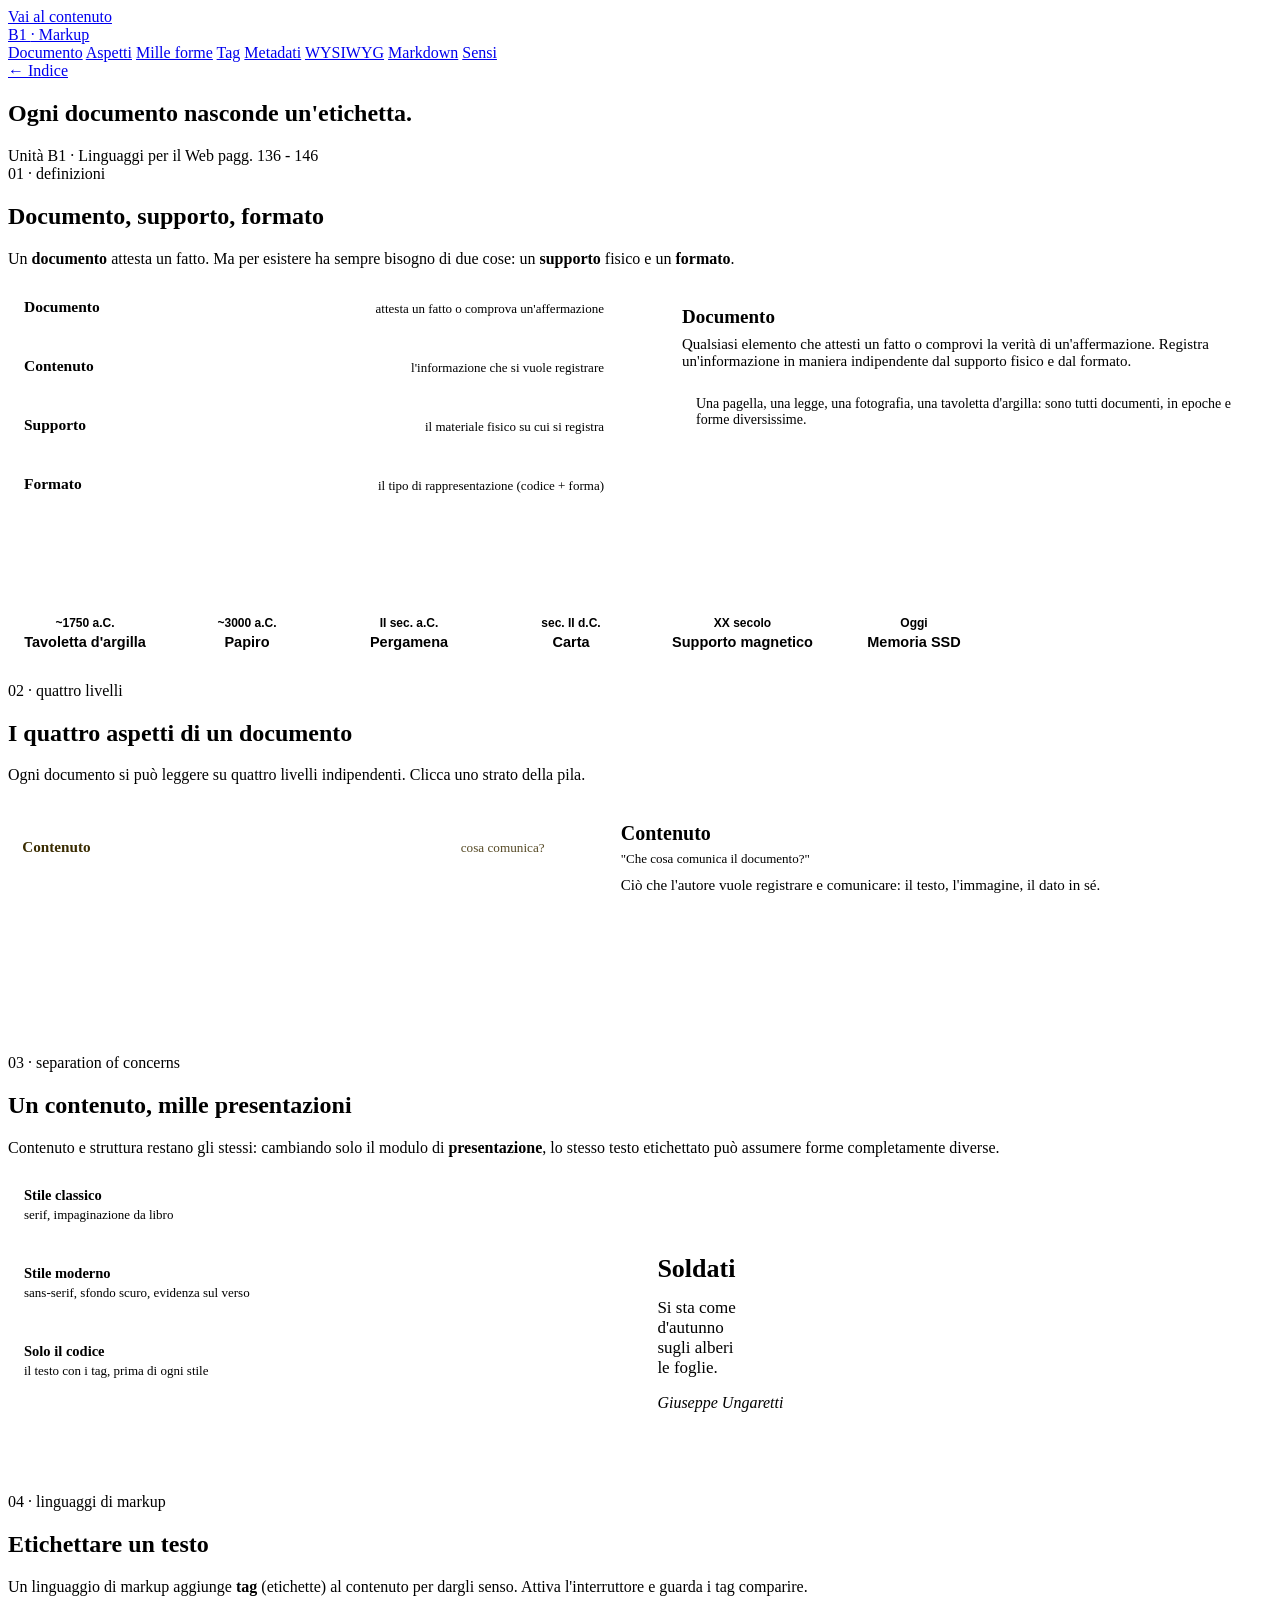
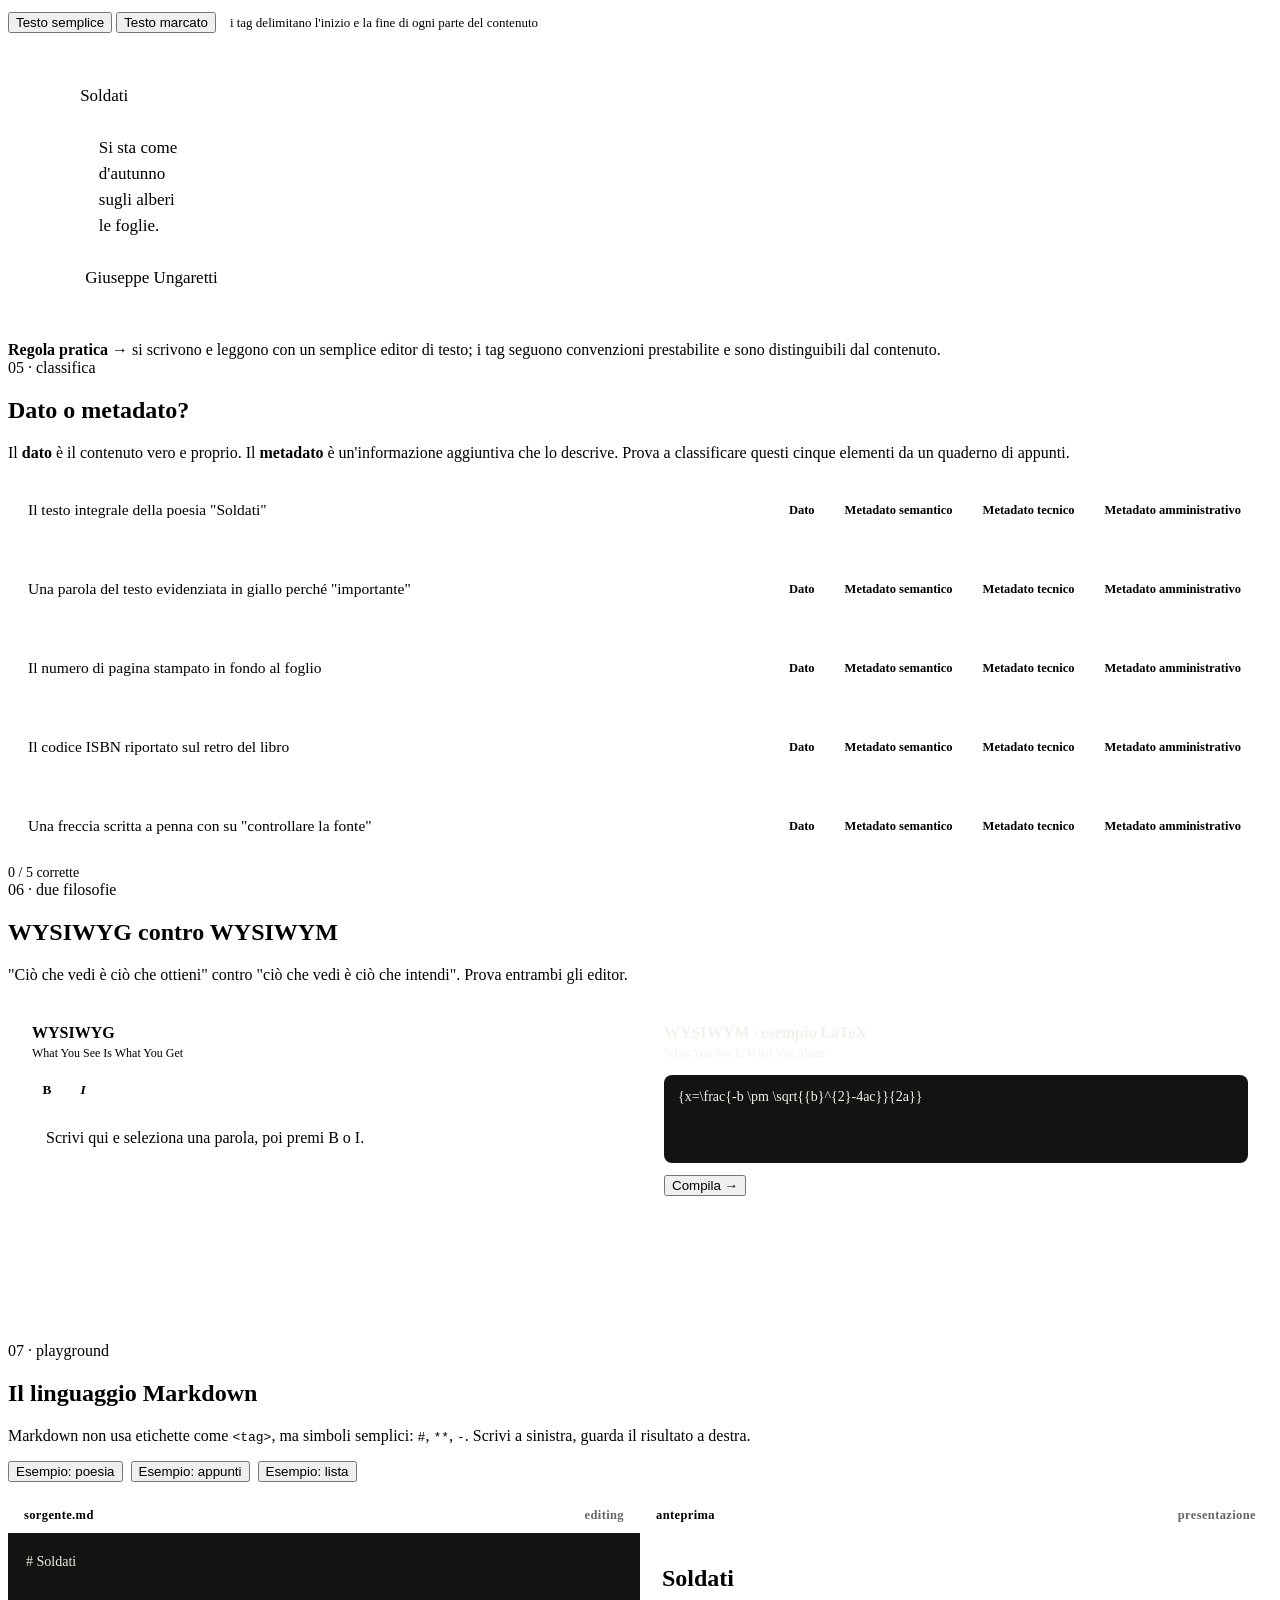
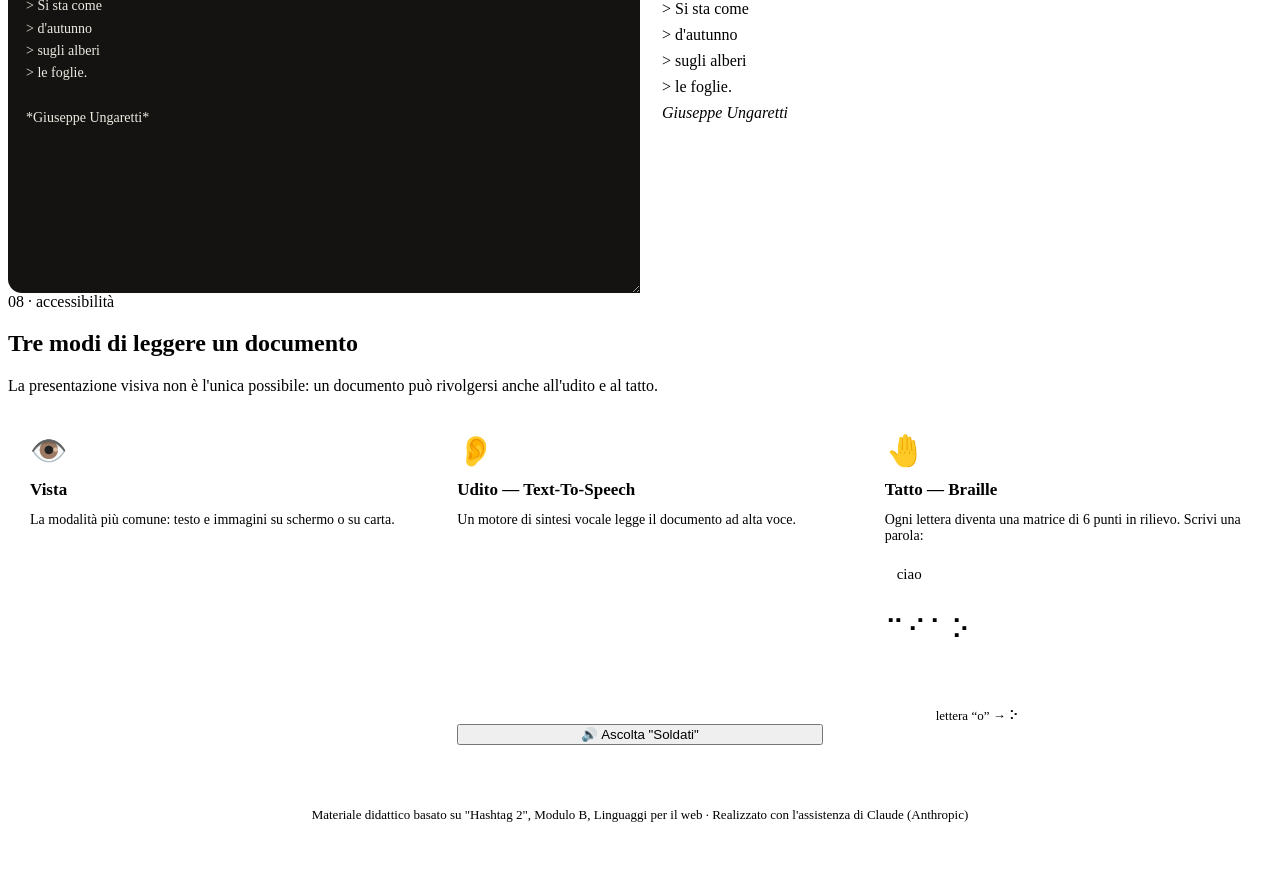
==== 01-documentiMarkup.html @ dbec6a46 "Aggoiunta pagina CSS" ====
<!DOCTYPE html>
<html lang="it">

<head>
  <meta charset="UTF-8">
  <meta name="viewport" content="width=device-width, initial-scale=1">
  <title>Documenti e linguaggi di markup — Unità B1</title>
  <meta name="description" content="Percorso interattivo su documento, formato, markup, metadati e Markdown">
  <link rel="preconnect" href="https://fonts.googleapis.com">
  <link rel="preconnect" href="https://fonts.gstatic.com" crossorigin>
  <link
    href="https://fonts.googleapis.com/css2?family=Space+Grotesk:wght@400;500;600;700&family=Source+Serif+4:opsz,wght@8..60,400;8..60,500;8..60,600&family=JetBrains+Mono:wght@400;500;600;700&display=swap"
    rel="stylesheet">
  <link rel="stylesheet" href="style.css">
  <style>
    /* ===================== SEZIONE 1: documento ===================== */
    .doc-diagram {
      display: grid;
      grid-template-columns: 1fr 1fr;
      gap: 40px;
      align-items: start
    }

    @media (max-width:800px) {
      .doc-diagram {
        grid-template-columns: 1fr
      }
    }

    .doc-nodes {
      display: flex;
      flex-direction: column;
      gap: 12px
    }

    .doc-node {
      text-align: left;
      width: 100%;
      cursor: pointer;
      font-family: var(--sans);
      font-weight: 600;
      font-size: 15.5px;
      border: 1.5px solid var(--line);
      background: #fff;
      border-radius: 10px;
      padding: 14px 16px;
      display: flex;
      align-items: center;
      justify-content: space-between;
      transition: border-color .15s, background .15s;
    }

    .doc-node:hover {
      border-color: var(--ink)
    }

    .doc-node.active {
      border-color: var(--tag);
      background: var(--tag-soft);
      color: var(--tag)
    }

    .doc-node small {
      display: block;
      font-family: var(--serif);
      font-weight: 400;
      color: var(--ink-soft);
      font-size: 13px;
      margin-top: 3px
    }

    .doc-node.active small {
      color: var(--tag)
    }

    .doc-detail {
      border: 1px dashed var(--line);
      border-radius: 12px;
      padding: 22px;
      min-height: 230px;
      background: #fff;
    }

    .doc-detail h4 {
      margin: 0 0 8px;
      font-size: 19px
    }

    .doc-detail p {
      margin: 0 0 10px;
      color: var(--ink-soft);
      font-size: 15px
    }

    .doc-detail .example {
      margin-top: 14px;
      padding: 12px 14px;
      background: var(--paper);
      border-radius: 8px;
      font-size: 14px;
      border: 1px solid var(--line);
    }

    .timeline {
      display: flex;
      gap: 12px;
      overflow-x: auto;
      padding: 6px 2px 14px;
      margin-top: 38px
    }

    .timeline::-webkit-scrollbar {
      height: 6px
    }

    .timeline::-webkit-scrollbar-thumb {
      background: var(--line);
      border-radius: 6px
    }

    .tl-card {
      min-width: 150px;
      flex: 0 0 auto;
      border: 1px solid var(--line);
      border-radius: 10px;
      padding: 14px;
      background: #fff;
      cursor: pointer;
      transition: transform .15s, border-color .15s;
    }

    .tl-card:hover {
      transform: translateY(-3px);
      border-color: var(--tag)
    }

    .tl-card .yr {
      font-family: var(--mono);
      font-size: 12px;
      color: var(--tag);
      font-weight: 700
    }

    .tl-card .nm {
      font-family: var(--sans);
      font-weight: 600;
      font-size: 14.5px;
      margin: 4px 0
    }

    .tl-fact {
      margin-top: 12px;
      padding: 14px 16px;
      border-radius: 8px;
      background: var(--amber-soft);
      font-size: 14.5px;
      display: none;
    }

    .tl-fact.show {
      display: block
    }

    /* ===================== SEZIONE 2: aspetti (cylinder) ===================== */
    .aspects-wrap {
      display: grid;
      grid-template-columns: .9fr 1.1fr;
      gap: 40px;
      align-items: center
    }

    @media (max-width:800px) {
      .aspects-wrap {
        grid-template-columns: 1fr
      }
    }

    .stack {
      display: flex;
      flex-direction: column-reverse;
      gap: 4px
    }

    .layer {
      border: none;
      width: 100%;
      text-align: left;
      cursor: pointer;
      border-radius: 8px;
      padding: 16px 18px;
      font-family: var(--sans);
      font-weight: 600;
      font-size: 15px;
      color: #fff;
      display: flex;
      justify-content: space-between;
      align-items: center;
      transition: filter .15s, transform .15s;
      opacity: .55;
    }

    .layer:hover {
      filter: brightness(1.08)
    }

    .layer.active {
      opacity: 1;
      transform: scale(1.015)
    }

    .layer span.q {
      font-family: var(--serif);
      font-weight: 400;
      font-size: 13px;
      opacity: .85
    }

    .layer[data-l="contenuto"] {
      background: var(--amber);
      color: #3a2c00
    }

    .layer[data-l="struttura"] {
      background: var(--brick)
    }

    .layer[data-l="presentazione"] {
      background: var(--blue)
    }

    .layer[data-l="comportamento"] {
      background: var(--tag)
    }

    .aspect-detail {
      border: 1px solid var(--line);
      border-radius: 12px;
      padding: 22px;
      background: #fff;
      min-height: 210px
    }

    .aspect-detail h4 {
      margin: 0 0 6px;
      font-size: 20px
    }

    .aspect-detail .q-big {
      font-family: var(--mono);
      font-size: 13px;
      color: var(--ink-soft);
      margin-bottom: 10px
    }

    .aspect-detail p {
      color: var(--ink-soft);
      font-size: 15px;
      margin: 0
    }

    /* ===================== SEZIONE 3: una forma, mille presentazioni ===================== */
    .stage {
      display: grid;
      grid-template-columns: .95fr 1.05fr;
      gap: 40px
    }

    @media (max-width:800px) {
      .stage {
        grid-template-columns: 1fr
      }
    }

    .stage-controls {
      display: flex;
      flex-direction: column;
      gap: 14px
    }

    .style-btn {
      text-align: left;
      border: 1.5px solid var(--line);
      background: #fff;
      border-radius: 10px;
      padding: 14px 16px;
      cursor: pointer;
      font-family: var(--sans);
      font-weight: 600;
      font-size: 14.5px;
    }

    .style-btn small {
      display: block;
      font-family: var(--serif);
      font-weight: 400;
      color: var(--ink-soft);
      margin-top: 3px;
      font-size: 13px
    }

    .style-btn.active {
      border-color: var(--blue);
      background: var(--blue-soft);
      color: var(--blue)
    }

    .style-btn.active small {
      color: var(--blue)
    }

    .poem-frame {
      border: 1px solid var(--line);
      border-radius: 14px;
      padding: 30px 28px;
      background: #fff;
      min-height: 260px;
      display: flex;
      flex-direction: column;
      justify-content: center;
      transition: background .25s, color .25s;
    }

    .poem-frame .ttl {
      font-weight: 700;
      margin-bottom: 14px
    }

    .poem-frame .vs {
      margin: 0
    }

    .poem-frame .aut {
      margin-top: 16px;
      font-style: italic
    }

    /* stile classico */
    .pf-classico {
      font-family: var(--serif)
    }

    .pf-classico .ttl {
      font-size: 26px
    }

    .pf-classico .vs {
      font-size: 17px
    }

    /* stile moderno */
    .pf-moderno {
      font-family: var(--sans);
      background: var(--ink) !important;
      color: #F4F1EA
    }

    .pf-moderno .ttl {
      font-size: 15px;
      letter-spacing: .14em;
      color: var(--amber)
    }

    .pf-moderno .vs {
      font-size: 22px;
      font-weight: 500;
      line-height: 1.5
    }

    .pf-moderno .aut {
      color: #b9b3a4;
      font-style: normal;
      font-size: 13px
    }

    /* stile marcato (codice) */
    .pf-codice {
      font-family: var(--mono);
      font-size: 14px;
      background: var(--tag-soft) !important;
      color: var(--ink)
    }

    .pf-codice .tagname {
      color: var(--tag);
      font-weight: 700
    }

    /* ===================== SEZIONE 4: markup ===================== */
    .markup-lab {
      display: grid;
      grid-template-columns: 1fr;
      gap: 22px
    }

    .markup-toolbar {
      display: flex;
      align-items: center;
      gap: 14px;
      flex-wrap: wrap
    }

    .poemtext {
      border: 1px solid var(--line);
      border-radius: 14px;
      padding: 28px 30px;
      background: #fff;
      font-size: 17px
    }

    .poemtext .line {
      padding: 3px 0;
      position: relative
    }

    .poemtext .tagpair {
      color: var(--tag);
      font-family: var(--mono);
      font-size: 13px;
      opacity: 0;
      transition: opacity .2s
    }

    .markup-lab.tagged .poemtext .tagpair {
      opacity: 1
    }

    .poemtext .line-content {
      display: inline
    }

    .hint {
      font-size: 13px;
      color: var(--ink-soft);
      font-family: var(--sans)
    }

    /* ===================== SEZIONE 5: dati/metadati sort ===================== */
    .sort-grid {
      display: grid;
      grid-template-columns: 1fr;
      gap: 14px
    }

    .sort-card {
      border: 1px solid var(--line);
      border-radius: 12px;
      padding: 18px 20px;
      background: #fff;
      display: grid;
      grid-template-columns: 1fr auto;
      gap: 16px;
      align-items: center;
    }

    @media (max-width:680px) {
      .sort-card {
        grid-template-columns: 1fr
      }
    }

    .sort-card .txt {
      font-size: 15.5px
    }

    .sort-card .opts {
      display: flex;
      gap: 8px;
      flex-wrap: wrap
    }

    .opt-btn {
      font-family: var(--sans);
      font-size: 12.5px;
      font-weight: 600;
      border: 1px solid var(--line);
      background: var(--paper);
      padding: 7px 11px;
      border-radius: 8px;
      cursor: pointer;
      color: var(--ink-soft);
    }

    .opt-btn:hover {
      border-color: var(--ink);
      color: var(--ink)
    }

    .sort-card .fb {
      grid-column: 1/-1;
      font-size: 13.5px;
      padding: 10px 12px;
      border-radius: 8px;
      display: none;
      font-family: var(--sans)
    }

    .sort-card .fb.show {
      display: block
    }

    .fb.correct {
      background: var(--tag-soft);
      color: var(--tag)
    }

    .fb.wrong {
      background: var(--brick-soft);
      color: var(--brick)
    }

    .score-line {
      font-family: var(--sans);
      font-size: 14px;
      color: var(--ink-soft);
      margin-top: 6px
    }

    /* ===================== SEZIONE 6: wysiwyg/wysiwym ===================== */
    .compare {
      display: grid;
      grid-template-columns: 1fr 1fr;
      gap: 0;
      border: 1px solid var(--line);
      border-radius: 14px;
      overflow: hidden
    }

    @media (max-width:760px) {
      .compare {
        grid-template-columns: 1fr
      }
    }

    .cmp-col {
      padding: 24px
    }

    .cmp-col.a {
      background: #fff
    }

    .cmp-col.b {
      background: var(--ink);
      color: #F4F1EA
    }

    .cmp-col h4 {
      font-family: var(--sans);
      margin: 0 0 4px;
      font-size: 16px
    }

    .cmp-col .tagline {
      font-family: var(--mono);
      font-size: 12px;
      color: var(--tag);
      margin-bottom: 14px
    }

    .cmp-col.b .tagline {
      color: var(--amber)
    }

    .wysiwyg-box {
      border: 1px solid var(--line);
      border-radius: 8px;
      padding: 14px;
      min-height: 110px;
      background: var(--paper)
    }

    .wysiwyg-toolbar {
      display: flex;
      gap: 6px;
      margin-bottom: 10px
    }

    .wysiwyg-toolbar button {
      width: 30px;
      height: 30px;
      border: 1px solid var(--line);
      background: #fff;
      border-radius: 6px;
      cursor: pointer;
      font-family: var(--sans);
      font-weight: 700
    }

    .latex-src {
      font-family: var(--mono);
      font-size: 14px;
      background: #141311;
      border-radius: 8px;
      padding: 14px;
      color: #F4F1EA;
      min-height: 60px;
    }

    .latex-out {
      margin-top: 14px;
      background: #fff;
      color: var(--ink);
      border-radius: 8px;
      padding: 22px;
      text-align: center;
      font-size: 22px;
      min-height: 64px;
      display: flex;
      align-items: center;
      justify-content: center;
      opacity: 0;
      transition: opacity .3s;
    }

    .latex-out.show {
      opacity: 1
    }

    .frac {
      display: inline-flex;
      flex-direction: column;
      vertical-align: middle;
      text-align: center;
      margin: 0 4px
    }

    .frac .num {
      border-bottom: 1.5px solid var(--ink);
      padding: 0 6px 2px
    }

    .frac .den {
      padding: 2px 6px 0
    }

    /* ===================== SEZIONE 7: markdown playground ===================== */
    .md-lab {
      display: grid;
      grid-template-columns: 1fr 1fr;
      gap: 0;
      border: 1px solid var(--line);
      border-radius: 14px;
      overflow: hidden
    }

    @media (max-width:800px) {
      .md-lab {
        grid-template-columns: 1fr
      }
    }

    .md-pane {
      display: flex;
      flex-direction: column
    }

    .md-pane-head {
      font-family: var(--sans);
      font-size: 12.5px;
      font-weight: 700;
      letter-spacing: .03em;
      padding: 10px 16px;
      border-bottom: 1px solid var(--line);
      background: var(--paper-2);
      color: var(--ink-soft);
      display: flex;
      justify-content: space-between;
      align-items: center;
    }

    #mdInput {
      border: none;
      resize: vertical;
      padding: 18px;
      font-family: var(--mono);
      font-size: 14px;
      line-height: 1.6;
      min-height: 320px;
      flex: 1;
      background: #141311;
      color: #EDEAE1;
      outline: none;
    }

    #mdOutput {
      padding: 20px 22px;
      overflow: auto;
      min-height: 320px;
      background: #fff
    }

    #mdOutput h1,
    #mdOutput h2,
    #mdOutput h3 {
      font-family: var(--sans);
      margin: .5em 0 .3em
    }

    #mdOutput p {
      margin: .5em 0
    }

    #mdOutput code {
      background: var(--tag-soft);
      color: var(--tag);
      padding: 1px 5px;
      border-radius: 4px;
      font-size: .9em
    }

    #mdOutput blockquote {
      border-left: 3px solid var(--amber);
      margin: .6em 0;
      padding: 2px 14px;
      color: var(--ink-soft);
      background: var(--amber-soft)
    }

    #mdOutput ul {
      padding-left: 22px
    }

    #mdOutput hr {
      border: none;
      border-top: 1px solid var(--line);
      margin: 1em 0
    }

    .md-presets {
      display: flex;
      gap: 8px;
      flex-wrap: wrap;
      margin-bottom: 16px
    }

    /* ===================== SEZIONE 8: sensi ===================== */
    .senses {
      display: grid;
      grid-template-columns: repeat(3, 1fr);
      gap: 18px
    }

    @media (max-width:800px) {
      .senses {
        grid-template-columns: 1fr
      }
    }

    .sense-card {
      border: 1px solid var(--line);
      border-radius: 14px;
      padding: 22px;
      background: #fff;
      display: flex;
      flex-direction: column;
      gap: 12px
    }

    .sense-card .icon {
      font-size: 30px
    }

    .sense-card h4 {
      margin: 0;
      font-family: var(--sans);
      font-size: 17px
    }

    .sense-card p {
      margin: 0;
      color: var(--ink-soft);
      font-size: 14px;
      flex: 1
    }

    #brailleInput {
      width: 100%;
      padding: 10px 12px;
      border: 1px solid var(--line);
      border-radius: 8px;
      font-family: var(--mono);
      font-size: 15px
    }

    .braille-out {
      font-size: 26px;
      letter-spacing: 3px;
      padding: 10px 0;
      min-height: 40px;
      word-break: break-all
    }

    .dotgrid {
      display: inline-grid;
      grid-template-columns: repeat(2, 16px);
      grid-template-rows: repeat(3, 16px);
      gap: 5px;
      vertical-align: middle
    }

    .dotgrid i {
      width: 16px;
      height: 16px;
      border-radius: 50%;
      border: 1.5px solid var(--ink-soft);
      display: block
    }

    .dotgrid i.on {
      background: var(--tag);
      border-color: var(--tag)
    }

    .braille-letterbox {
      display: flex;
      align-items: center;
      gap: 14px;
      margin-top: 10px;
      font-family: var(--sans);
      font-size: 13px;
      color: var(--ink-soft)
    }

    /* ===================== QUIZ ===================== */
    .quiz-card {
      border: 1px solid var(--line);
      border-radius: 12px;
      padding: 20px 22px;
      background: #fff;
      margin-bottom: 14px
    }

    .quiz-q {
      font-family: var(--sans);
      font-weight: 600;
      font-size: 15.5px;
      margin-bottom: 12px
    }

    .quiz-opts {
      display: flex;
      flex-direction: column;
      gap: 8px
    }

    .quiz-opt {
      text-align: left;
      border: 1px solid var(--line);
      background: var(--paper);
      border-radius: 8px;
      padding: 10px 14px;
      cursor: pointer;
      font-family: var(--serif);
      font-size: 15px;
    }

    .quiz-opt.correct {
      border-color: var(--tag);
      background: var(--tag-soft);
      color: var(--tag)
    }

    .quiz-opt.wrong {
      border-color: var(--brick);
      background: var(--brick-soft);
      color: var(--brick)
    }

    .quiz-opt[disabled] {
      cursor: default
    }

    .quiz-result {
      font-family: var(--sans);
      font-weight: 600;
      text-align: center;
      padding: 20px;
      font-size: 17px
    }

    footer {
      padding: 40px 20px 60px;
      text-align: center;
      font-family: var(--sans);
      font-size: 13px;
      color: var(--ink-soft)
    }

    footer a {
      color: var(--ink-soft)
    }

    .two-col-note {
      display: grid;
      grid-template-columns: 1fr 1fr;
      gap: 16px;
      margin-top: 20px
    }

    @media (max-width:700px) {
      .two-col-note {
        grid-template-columns: 1fr
      }
    }
  </style>
</head>

<body>
  <a href="#main" class="skip-link">Vai al contenuto</a>

  <header class="top">
    <div class="top-inner">
      <a class="brand" href="#top"> <span class="brk">B1 </span> · Markup</a>
      <nav class="pillnav" id="pillnav" aria-label="Sezioni">
        <a href="#documento">Documento</a>
        <a href="#aspetti">Aspetti</a>
        <a href="#forme">Mille forme</a>
        <a href="#tag">Tag</a>
        <a href="#metadati">Metadati</a>
        <a href="#wysiwyg">WYSIWYG</a>
        <a href="#markdown">Markdown</a>
        <a href="#sensi">Sensi</a>
      </nav>
      <a class="home" href="index.html">← Indice</a>
    </div>
  </header>

  <main id="main">

    <!-- HERO -->
    <section class="hero" id="top">
      <div class="hero-grid">
        <div>
          <h1>Ogni documento nasconde <span class="accent">un'etichetta</span>.</h1>
          <div class="meta">
            <span>Unità B1 · Linguaggi per il Web</span>
            <span>pagg. 136 - 146</span>
          </div>
        </div>
    </section>

    <!-- 1. DOCUMENTO -->
    <section id="documento">
      <div class="section-head">
        <div class="kicker">01 · definizioni</div>
        <h2>Documento, supporto, formato</h2>
        <p class="lead">Un <strong>documento</strong> attesta un fatto. Ma per esistere ha sempre bisogno di due cose:
          un <strong>supporto</strong> fisico e un <strong>formato</strong>. </p>
      </div>

      <div class="doc-diagram">
        <div class="doc-nodes" role="tablist" aria-label="Elementi del documento">
          <button class="doc-node active" data-doc="documento" role="tab" aria-selected="true">Documento
            <small>attesta un fatto o comprova un'affermazione</small></button>
          <button class="doc-node" data-doc="contenuto" role="tab" aria-selected="false">Contenuto
            <small>l'informazione che si vuole registrare</small></button>
          <button class="doc-node" data-doc="supporto" role="tab" aria-selected="false">Supporto
            <small>il materiale fisico su cui si registra</small></button>
          <button class="doc-node" data-doc="formato" role="tab" aria-selected="false">Formato
            <small>il tipo di rappresentazione (codice + forma)</small></button>
        </div>
        <div class="doc-detail" id="docDetail" aria-live="polite">
          <!-- riempito via JS -->
        </div>
      </div>

      <div class="timeline" id="timeline" aria-label="Storia dei supporti documentali"></div>
      <div class="tl-fact" id="tlFact"></div>
    </section>

    <!-- 2. ASPETTI -->
    <section id="aspetti">
      <div class="section-head">
        <div class="kicker">02 · quattro livelli</div>
        <h2>I quattro aspetti di un documento</h2>
        <p class="lead">Ogni documento si può leggere su quattro livelli indipendenti. Clicca uno strato della pila.</p>
      </div>
      <div class="aspects-wrap">
        <div class="stack" role="tablist" aria-label="Aspetti del documento">
          <button class="layer" data-l="comportamento" role="tab">Comportamento <span class="q">come
              reagisce?</span></button>
          <button class="layer" data-l="presentazione" role="tab">Presentazione <span class="q">come si
              mostra?</span></button>
          <button class="layer" data-l="struttura" role="tab">Struttura <span class="q">che senso hanno le
              parti?</span></button>
          <button class="layer active" data-l="contenuto" role="tab">Contenuto <span class="q">cosa
              comunica?</span></button>
        </div>
        <div class="aspect-detail" id="aspectDetail" aria-live="polite"></div>
      </div>
    </section>

    <!-- 3. UNA FORMA, MILLE PRESENTAZIONI -->
    <section id="forme">
      <div class="section-head">
        <div class="kicker">03 · separation of concerns</div>
        <h2>Un contenuto, mille presentazioni</h2>
        <p class="lead">Contenuto e struttura restano gli stessi: cambiando solo il modulo di
          <strong>presentazione</strong>, lo stesso testo etichettato può assumere forme completamente diverse.
        </p>
      </div>
      <div class="stage">
        <div class="stage-controls">
          <button class="style-btn active" data-style="classico">Stile classico<small>serif, impaginazione da
              libro</small></button>
          <button class="style-btn" data-style="moderno">Stile moderno<small>sans-serif, sfondo scuro, evidenza sul
              verso</small></button>
          <button class="style-btn" data-style="codice">Solo il codice<small>il testo con i tag, prima di ogni
              stile</small></button>
        </div>
        <div class="poem-frame pf-classico" id="poemFrame">
          <div class="ttl">Soldati</div>
          <p class="vs">Si sta come<br>d'autunno<br>sugli alberi<br>le foglie.</p>
          <div class="aut">Giuseppe Ungaretti</div>
        </div>
      </div>
    </section>

    <!-- 4. TAG -->
    <section id="tag">
      <div class="section-head">
        <div class="kicker">04 · linguaggi di markup</div>
        <h2>Etichettare un testo</h2>
        <p class="lead">Un linguaggio di markup aggiunge <strong>tag</strong> (etichette) al contenuto per dargli senso.
          Attiva l'interruttore e guarda i tag comparire.</p>
      </div>
      <div class="markup-lab" id="markupLab">
        <div class="markup-toolbar">
          <div class="pill-toggle">
            <button id="btnPlain" class="active">Testo semplice</button>
            <button id="btnTagged">Testo marcato</button>
          </div>
          <span class="hint">i tag delimitano l'inizio e la fine di ogni parte del contenuto</span>
        </div>
        <div class="poemtext">
          <div class="line"><span class="tagpair">&lt;titolo&gt;</span><span class="line-content">Soldati</span><span
              class="tagpair">&lt;/titolo&gt;</span></div>
          <div class="line"><span class="tagpair">&lt;testo&gt;</span></div>
          <div class="line" style="padding-left:18px"><span class="tagpair">&lt;verso&gt;</span><span
              class="line-content">Si sta come</span><span class="tagpair">&lt;/verso&gt;</span></div>
          <div class="line" style="padding-left:18px"><span class="tagpair">&lt;verso&gt;</span><span
              class="line-content">d'autunno</span><span class="tagpair">&lt;/verso&gt;</span></div>
          <div class="line" style="padding-left:18px"><span class="tagpair">&lt;verso&gt;</span><span
              class="line-content">sugli alberi</span><span class="tagpair">&lt;/verso&gt;</span></div>
          <div class="line" style="padding-left:18px"><span class="tagpair">&lt;verso&gt;</span><span
              class="line-content">le foglie.</span><span class="tagpair">&lt;/verso&gt;</span></div>
          <div class="line"><span class="tagpair">&lt;/testo&gt;</span></div>
          <div class="line"><span class="tagpair">&lt;autore&gt;</span><span class="line-content">Giuseppe
              Ungaretti</span><span class="tagpair">&lt;/autore&gt;</span></div>
        </div>
      </div>
      <div class="note-callout" style="margin-top:22px">
        <strong>Regola pratica →</strong> si scrivono e leggono con un semplice editor di testo; i tag seguono
        convenzioni prestabilite e sono distinguibili dal contenuto.
      </div>
    </section>

    <!-- 5. DATI E METADATI -->
    <section id="metadati">
      <div class="section-head">
        <div class="kicker">05 · classifica</div>
        <h2>Dato o metadato?</h2>
        <p class="lead">Il <strong>dato</strong> è il contenuto vero e proprio. Il <strong>metadato</strong> è
          un'informazione aggiuntiva che lo descrive. Prova a classificare questi cinque elementi da un quaderno di
          appunti.</p>
      </div>
      <div class="sort-grid" id="sortGrid"></div>
      <div class="score-line" id="scoreLine">0 / 5 corrette</div>
    </section>

    <!-- 6. WYSIWYG vs WYSIWYM -->
    <section id="wysiwyg">
      <div class="section-head">
        <div class="kicker">06 · due filosofie</div>
        <h2>WYSIWYG contro WYSIWYM</h2>
        <p class="lead">"Ciò che vedi è ciò che ottieni" contro "ciò che vedi è ciò che intendi". Prova entrambi gli
          editor.</p>
      </div>
      <div class="compare">
        <div class="cmp-col a">
          <h4>WYSIWYG</h4>
          <div class="tagline">What You See Is What You Get</div>
          <div class="wysiwyg-toolbar">
            <button id="wgBold"><b>B</b></button>
            <button id="wgItalic"><i>I</i></button>
          </div>
          <div class="wysiwyg-box" id="wgBox" contenteditable="true">Scrivi qui e seleziona una parola, poi premi B o I.
          </div>
        </div>
        <div class="cmp-col b">
          <h4>WYSIWYM · esempio LaTeX</h4>
          <div class="tagline">What You See Is What You Mean</div>
          <div class="latex-src">{x=\frac&#123;-b \pm
            \sqrt&#123;&#123;b&#125;^&#123;2&#125;-4ac&#125;&#125;&#123;2a&#125;}</div>
          <div style="margin-top:12px"><button class="btn small" id="btnCompile">Compila →</button></div>
          <div class="latex-out" id="latexOut">
            x = −b ± <span class="frac"><span class="num">√(b²−4ac)</span></span> ⁄ 2a
          </div>
        </div>
      </div>
    </section>

    <!-- 7. MARKDOWN -->
    <section id="markdown">
      <div class="section-head">
        <div class="kicker">07 · playground</div>
        <h2>Il linguaggio Markdown</h2>
        <p class="lead">Markdown non usa etichette come <code>&lt;tag&gt;</code>, ma simboli semplici: <code>#</code>,
          <code>**</code>, <code>-</code>. Scrivi a sinistra, guarda il risultato a destra.
        </p>
      </div>
      <div class="md-presets">
        <button class="btn small ghost" data-preset="poesia">Esempio: poesia</button>
        <button class="btn small ghost" data-preset="appunti">Esempio: appunti</button>
        <button class="btn small ghost" data-preset="lista">Esempio: lista</button>
      </div>
      <div class="md-lab">
        <div class="md-pane">
          <div class="md-pane-head"><span>sorgente.md</span><span class="mono" style="opacity:.6">editing</span></div>
          <textarea id="mdInput" spellcheck="false"></textarea>
        </div>
        <div class="md-pane">
          <div class="md-pane-head"><span>anteprima</span><span class="mono" style="opacity:.6">presentazione</span>
          </div>
          <div id="mdOutput"></div>
        </div>
      </div>
    </section>

    <!-- 8. SENSI -->
    <section id="sensi">
      <div class="section-head">
        <div class="kicker">08 · accessibilità</div>
        <h2>Tre modi di leggere un documento</h2>
        <p class="lead">La presentazione visiva non è l'unica possibile: un documento può rivolgersi anche all'udito e
          al tatto.</p>
      </div>
      <div class="senses">
        <div class="sense-card">
          <div class="icon">👁️</div>
          <h4>Vista</h4>
          <p>La modalità più comune: testo e immagini su schermo o su carta.</p>
        </div>
        <div class="sense-card">
          <div class="icon">👂</div>
          <h4>Udito — Text‑To‑Speech</h4>
          <p>Un motore di sintesi vocale legge il documento ad alta voce.</p>
          <button class="btn small" id="btnSpeak">🔊 Ascolta "Soldati"</button>
        </div>
        <div class="sense-card">
          <div class="icon">🤚</div>
          <h4>Tatto — Braille</h4>
          <p>Ogni lettera diventa una matrice di 6 punti in rilievo. Scrivi una parola:</p>
          <input id="brailleInput" type="text" maxlength="14" placeholder="es. ciao" value="ciao">
          <div class="braille-out" id="brailleOut" aria-hidden="true"></div>
          <div class="braille-letterbox">
            <div class="dotgrid" id="dotgrid"></div>
            <span id="dotLetterLabel">ultima lettera</span>
          </div>
        </div>
      </div>
    </section>

  </main>

  <footer>
    Materiale didattico basato su "Hashtag 2", Modulo B, Linguaggi per il web · Realizzato con l'assistenza di Claude
    (Anthropic)
  </footer>

  <script src="site.js"></script>

  <script>

    /* ============ SEZIONE 1: DOCUMENTO ============ */
    (function () {
      const data = {
        documento: {
          title: 'Documento',
          body: "Qualsiasi elemento che attesti un fatto o comprovi la verità di un'affermazione. Registra un'informazione in maniera indipendente dal supporto fisico e dal formato.",
          example: 'Una pagella, una legge, una fotografia, una tavoletta d\'argilla: sono tutti documenti, in epoche e forme diversissime.'
        },
        contenuto: {
          title: 'Contenuto',
          body: "L'informazione che il documento porta con sé: testo, immagine, suono. È indipendente da come viene registrata.",
          example: "Il voto \"7\" in una pagella è contenuto, qualunque sia il modo in cui viene scritto."
        },
        supporto: {
          title: 'Supporto',
          body: "Il materiale fisico, possibilmente durevole, sul quale si registra l'informazione: può essere estratta in un secondo momento.",
          example: "Pietra, argilla, papiro, carta, un disco magnetico, una memoria SSD."
        },
        formato: {
          title: 'Formato',
          body: "L'insieme di meta‑informazioni utili a comprendere il significato del documento: riguarda sia il codice simbolico sia lo stile/forma.",
          example: "Lo stesso anno può essere scritto \"1754\" (decimale) o \"MDCCLIV\" (romano): cambia il formato, non il contenuto."
        }
      };
      const nodes = document.querySelectorAll('.doc-node');
      const detail = document.getElementById('docDetail');
      function render(key) {
        const d = data[key];
        detail.innerHTML = `<h4>${d.title}</h4><p>${d.body}</p><div class="example">${d.example}</div>`;
      }
      nodes.forEach(n => {
        n.addEventListener('click', () => {
          nodes.forEach(x => { x.classList.remove('active'); x.setAttribute('aria-selected', 'false') });
          n.classList.add('active'); n.setAttribute('aria-selected', 'true');
          render(n.dataset.doc);
        });
      });
      render('documento');

      const timelineData = [
        { yr: '~1750 a.C.', nm: 'Tavoletta d\'argilla', fact: 'Il Codice di Hammurabi è inciso su argilla: una delle più antiche raccolte di leggi mai trovate.' },
        { yr: '~3000 a.C.', nm: 'Papiro', fact: 'Realizzato dal midollo della pianta omonima, ha permesso ai documenti egizi di arrivare fino a noi.' },
        { yr: 'II sec. a.C.', nm: 'Pergamena', fact: 'Pelle animale trattata: più resistente del papiro, nata (secondo la leggenda) a Pergamo.' },
        { yr: 'sec. II d.C.', nm: 'Carta', fact: 'Inventata in Cina, diventa il supporto documentale dominante per quasi due millenni.' },
        { yr: 'XX secolo', nm: 'Supporto magnetico', fact: 'Nastri e dischi registrano informazioni tramite magnetizzazione: nasce l\'archiviazione elettronica.' },
        { yr: 'Oggi', nm: 'Memoria SSD', fact: 'Stato solido, nessuna parte meccanica: il supporto documentale più veloce e diffuso oggi.' }
      ];
      const tl = document.getElementById('timeline');
      const fact = document.getElementById('tlFact');
      timelineData.forEach((t, i) => {
        const el = document.createElement('button');
        el.className = 'tl-card';
        el.innerHTML = `<div class="yr">${t.yr}</div><div class="nm">${t.nm}</div>`;
        el.addEventListener('click', () => {
          fact.textContent = t.fact;
          fact.classList.add('show');
        });
        tl.appendChild(el);
      });
    })();

    /* ============ SEZIONE 2: ASPETTI ============ */
    (function () {
      const data = {
        contenuto: { q: '"Che cosa comunica il documento?"', body: 'Ciò che l\'autore vuole registrare e comunicare: il testo, l\'immagine, il dato in sé.' },
        struttura: { q: '"Qual è il significato delle parti che lo compongono?"', body: 'Il senso attribuito a ciascuna parte: un titolo, una didascalia, l\'autore. È l\'aspetto semantico.' },
        presentazione: { q: '"Come si presenta e come viene fruito?"', body: 'Colore, dimensione, font per un testo; volume e timbro per un audio. È lo stile.' },
        comportamento: { q: '"Come reagisce quando l\'utente interagisce con esso?"', body: 'Per esempio un menu che appare al passaggio del mouse, o un inchiostro che cambia colore in base all\'angolazione.' }
      };
      const layers = document.querySelectorAll('.layer');
      const detail = document.getElementById('aspectDetail');
      function render(key) {
        const d = data[key];
        const label = key.charAt(0).toUpperCase() + key.slice(1);
        detail.innerHTML = `<h4>${label}</h4><div class="q-big">${d.q}</div><p>${d.body}</p>`;
      }
      layers.forEach(l => {
        l.addEventListener('click', () => {
          layers.forEach(x => x.classList.remove('active'));
          l.classList.add('active');
          render(l.dataset.l);
        });
      });
      render('contenuto');
    })();

    /* ============ SEZIONE 3: UNA FORMA, MILLE PRESENTAZIONI ============ */
    (function () {
      const btns = document.querySelectorAll('.style-btn');
      const frame = document.getElementById('poemFrame');
      const templates = {
        classico: `<div class="ttl">Soldati</div><p class="vs">Si sta come<br>d'autunno<br>sugli alberi<br>le foglie.</p><div class="aut">Giuseppe Ungaretti</div>`,
        moderno: `<div class="ttl">SOLDATI</div><p class="vs">Si sta come<br>d'autunno<br>sugli alberi<br>le foglie.</p><div class="aut">— Giuseppe Ungaretti</div>`,
        codice: `<div>&lt;titolo&gt;Soldati&lt;/titolo&gt;<br>&lt;testo&gt;<br>&nbsp;&nbsp;&lt;verso&gt;Si sta come&lt;/verso&gt;<br>&nbsp;&nbsp;&lt;verso&gt;d'autunno&lt;/verso&gt;<br>&nbsp;&nbsp;&lt;verso&gt;sugli alberi&lt;/verso&gt;<br>&nbsp;&nbsp;&lt;verso&gt;le foglie.&lt;/verso&gt;<br>&lt;/testo&gt;<br>&lt;autore&gt;Giuseppe Ungaretti&lt;/autore&gt;</div>`
      };
      const classMap = { classico: 'pf-classico', moderno: 'pf-moderno', codice: 'pf-codice' };
      btns.forEach(b => {
        b.addEventListener('click', () => {
          btns.forEach(x => x.classList.remove('active'));
          b.classList.add('active');
          const style = b.dataset.style;
          frame.className = 'poem-frame ' + classMap[style];
          frame.innerHTML = templates[style];
        });
      });
    })();

    /* ============ SEZIONE 4: TAG TOGGLE ============ */
    (function () {
      const lab = document.getElementById('markupLab');
      const bPlain = document.getElementById('btnPlain');
      const bTag = document.getElementById('btnTagged');
      bPlain.addEventListener('click', () => {
        lab.classList.remove('tagged');
        bPlain.classList.add('active'); bTag.classList.remove('active');
      });
      bTag.addEventListener('click', () => {
        lab.classList.add('tagged');
        bTag.classList.add('active'); bPlain.classList.remove('active');
      });
    })();

    /* ============ SEZIONE 5: DATI/METADATI ============ */
    (function () {
      const items = [
        { txt: 'Il testo integrale della poesia "Soldati"', correct: 'dato', explain: 'È il contenuto stesso: l\'informazione che si vuole registrare.' },
        { txt: 'Una parola del testo evidenziata in giallo perché "importante"', correct: 'sem', explain: 'Metadato semantico/strutturale: descrive il significato di una parte del contenuto.' },
        { txt: 'Il numero di pagina stampato in fondo al foglio', correct: 'tec', explain: 'Metadato tecnico: serve a facilitare l\'accesso e la ricerca nel documento.' },
        { txt: 'Il codice ISBN riportato sul retro del libro', correct: 'amm', explain: 'Metadato amministrativo: riguarda catalogazione e reperibilità del documento.' },
        { txt: 'Una freccia scritta a penna con su "controllare la fonte"', correct: 'sem', explain: 'È un\'annotazione che attribuisce un senso aggiuntivo a una parte del testo: metadato semantico/strutturale.' }
      ];
      const opts = [
        { k: 'dato', l: 'Dato' },
        { k: 'sem', l: 'Metadato semantico' },
        { k: 'tec', l: 'Metadato tecnico' },
        { k: 'amm', l: 'Metadato amministrativo' }
      ];
      const grid = document.getElementById('sortGrid');
      const scoreLine = document.getElementById('scoreLine');
      let score = 0, answered = 0;
      items.forEach((item, idx) => {
        const card = document.createElement('div');
        card.className = 'sort-card';
        const optsHtml = opts.map(o => `<button class="opt-btn" data-k="${o.k}">${o.l}</button>`).join('');
        card.innerHTML = `<div class="txt">${item.txt}</div><div class="opts">${optsHtml}</div><div class="fb" data-fb></div>`;
        const fb = card.querySelector('[data-fb]');
        const buttons = card.querySelectorAll('.opt-btn');
        let solved = false;
        buttons.forEach(btn => {
          btn.addEventListener('click', () => {
            if (solved) return;
            const ok = btn.dataset.k === item.correct;
            solved = true; answered++;
            buttons.forEach(b => b.disabled = true);
            if (ok) {
              btn.style.borderColor = 'var(--tag)'; btn.style.background = 'var(--tag-soft)'; btn.style.color = 'var(--tag)';
              fb.className = 'fb show correct';
              fb.textContent = '✓ Esatto — ' + item.explain;
              score++;
            } else {
              btn.style.borderColor = 'var(--brick)'; btn.style.background = 'var(--brick-soft)'; btn.style.color = 'var(--brick)';
              fb.className = 'fb show wrong';
              fb.textContent = '✗ Non proprio — ' + item.explain;
            }
            scoreLine.textContent = `${score} / ${items.length} corrette`;
          });
        });
        grid.appendChild(card);
      });
    })();

    /* ============ SEZIONE 6: WYSIWYG / WYSIWYM ============ */
    (function () {
      document.getElementById('wgBold').addEventListener('click', () => document.execCommand('bold'));
      document.getElementById('wgItalic').addEventListener('click', () => document.execCommand('italic'));
      document.getElementById('btnCompile').addEventListener('click', (e) => {
        document.getElementById('latexOut').classList.add('show');
        e.target.textContent = 'Ricompila →';
      });
    })();

    /* ============ SEZIONE 7: MARKDOWN PLAYGROUND ============ */
    (function () {
      function mdToHtml(src) {
        let s = src.replace(/&/g, '&amp;').replace(/</g, '&lt;').replace(/>/g, '&gt;');
        const lines = s.split('\n');
        let html = '', inList = false, inQuote = false;
        const inlineFmt = (t) => t
          .replace(/\*\*(.+?)\*\*/g, '<strong>$1</strong>')
          .replace(/(^|[^*])\*(?!\*)([^*]+?)\*(?!\*)/g, '$1<em>$2</em>')
          .replace(/`([^`]+?)`/g, '<code>$1</code>')
          .replace(/\[([^\]]+)\]\(([^)]+)\)/g, '<a href="$2" target="_blank" rel="noopener">$1</a>');
        lines.forEach(line => {
          const trimmed = line.trim();
          if (/^---+$/.test(trimmed)) {
            if (inList) { html += '</ul>'; inList = false; }
            if (inQuote) { html += '</blockquote>'; inQuote = false; }
            html += '<hr>'; return;
          }
          const h = trimmed.match(/^(#{1,3})\s+(.*)$/);
          if (h) {
            if (inList) { html += '</ul>'; inList = false; }
            if (inQuote) { html += '</blockquote>'; inQuote = false; }
            const lvl = h[1].length;
            html += `<h${lvl}>${inlineFmt(h[2])}</h${lvl}>`; return;
          }
          if (/^>\s?/.test(trimmed)) {
            if (inList) { html += '</ul>'; inList = false; }
            if (!inQuote) { html += '<blockquote>'; inQuote = true; }
            html += `<p>${inlineFmt(trimmed.replace(/^>\s?/, ''))}</p>`; return;
          } else if (inQuote) { html += '</blockquote>'; inQuote = false; }
          const li = trimmed.match(/^[-*]\s+(.*)$/);
          if (li) {
            if (!inList) { html += '<ul>'; inList = true; }
            html += `<li>${inlineFmt(li[1])}</li>`; return;
          } else if (inList) { html += '</ul>'; inList = false; }
          if (trimmed === '') { return; }
          html += `<p>${inlineFmt(trimmed)}</p>`;
        });
        if (inList) html += '</ul>';
        if (inQuote) html += '</blockquote>';
        return html;
      }

      const input = document.getElementById('mdInput');
      const output = document.getElementById('mdOutput');
      function update() { output.innerHTML = mdToHtml(input.value); }
      input.addEventListener('input', update);

      const presets = {
        poesia: `# Soldati\n\n> Si sta come\n> d'autunno\n> sugli alberi\n> le foglie.\n\n*Giuseppe Ungaretti*`,
        appunti: `## Appunti — linguaggi di markup\n\nUn **linguaggio di markup** aggiunge tag a un testo per arricchirne il contenuto informativo.\n\n- serve ad attribuire un *significato*\n- serve a definire l'*aspetto*\n- serve ad aggiungere *funzionalità* (link, ricerca)\n\nFonte: \`Unità B1, p.144\``,
        lista: `# Cosa serve per la verifica\n\n- quaderno degli appunti\n- calcolatrice\n- penna nera o blu\n\n---\n\nRicorda: \`Markdown\` non usa le etichette come \`<tag>\`.`
      };
      document.querySelectorAll('[data-preset]').forEach(b => {
        b.addEventListener('click', () => {
          input.value = presets[b.dataset.preset];
          update();
        });
      });
      input.value = presets.poesia;
      update();
    })();

    /* ============ SEZIONE 8: SENSI ============ */
    (function () {
      // TTS
      const btnSpeak = document.getElementById('btnSpeak');
      btnSpeak.addEventListener('click', () => {
        if (!('speechSynthesis' in window)) {
          btnSpeak.textContent = 'TTS non supportato dal browser';
          return;
        }
        const text = "Soldati. Si sta come d'autunno sugli alberi le foglie. Giuseppe Ungaretti.";
        const u = new SpeechSynthesisUtterance(text);
        const voices = speechSynthesis.getVoices();
        const itVoice = voices.find(v => v.lang && v.lang.toLowerCase().startsWith('it'));
        if (itVoice) u.voice = itVoice;
        u.lang = itVoice ? itVoice.lang : 'it-IT';
        u.rate = 0.95;
        speechSynthesis.cancel();
        speechSynthesis.speak(u);
      });

      // Braille (Grade 1, mapping standard lettere a-z su Unicode Braille Patterns)
      const map = {
        a: '⠁', b: '⠃', c: '⠉', d: '⠙', e: '⠑', f: '⠋', g: '⠛', h: '⠓', i: '⠊', j: '⠚',
        k: '⠅', l: '⠇', m: '⠍', n: '⠝', o: '⠕', p: '⠏', q: '⠟', r: '⠗', s: '⠎', t: '⠞',
        u: '⠥', v: '⠧', w: '⠺', x: '⠭', y: '⠽', z: '⠵', ' ': ' '
      };
      const brailleOut = document.getElementById('brailleOut');
      const brailleInput = document.getElementById('brailleInput');
      const dotgrid = document.getElementById('dotgrid');
      const dotLabel = document.getElementById('dotLetterLabel');
      // costruisco i 6 pallini una volta sola
      for (let i = 0; i < 6; i++) { const dot = document.createElement('i'); dotgrid.appendChild(dot); }
      const dotOrder = [0, 3, 1, 4, 2, 5]; // colonna sx (1,2,3) poi dx (4,5,6) -> mapping su grid-template 2 colonne x 3 righe
      function renderBraille() {
        const val = brailleInput.value.toLowerCase();
        let out = '';
        let lastChar = null;
        for (const ch of val) {
          if (map[ch]) { out += map[ch]; if (ch !== ' ') lastChar = ch; }
          else { out += ch; }
        }
        brailleOut.textContent = out || '—';
        const dots = dotgrid.querySelectorAll('i');
        if (lastChar && map[lastChar]) {
          const code = map[lastChar].codePointAt(0) - 0x2800;
          // bit0..5 = dot1..dot6 ; posizione griglia: col1 righe1-3 = dot1,2,3 ; col2 righe1-3 = dot4,5,6
          const bits = [0, 1, 2, 3, 4, 5].map(b => (code >> b) & 1);
          // ordine visivo desiderato nel grid (row-major, 2 col x 3 row): dot1,dot4,dot2,dot5,dot3,dot6
          const visualOrder = [0, 3, 1, 4, 2, 5];
          visualOrder.forEach((bitIdx, i) => {
            dots[i].classList.toggle('on', !!bits[bitIdx]);
          });
          dotLabel.textContent = `lettera “${lastChar}” → ${map[lastChar]}`;
        } else {
          dots.forEach(d => d.classList.remove('on'));
          dotLabel.textContent = 'scrivi una lettera';
        }
      }
      brailleInput.addEventListener('input', renderBraille);
      renderBraille();
    })();


  </script>
  <!--commento di test-->
</body>

</html>
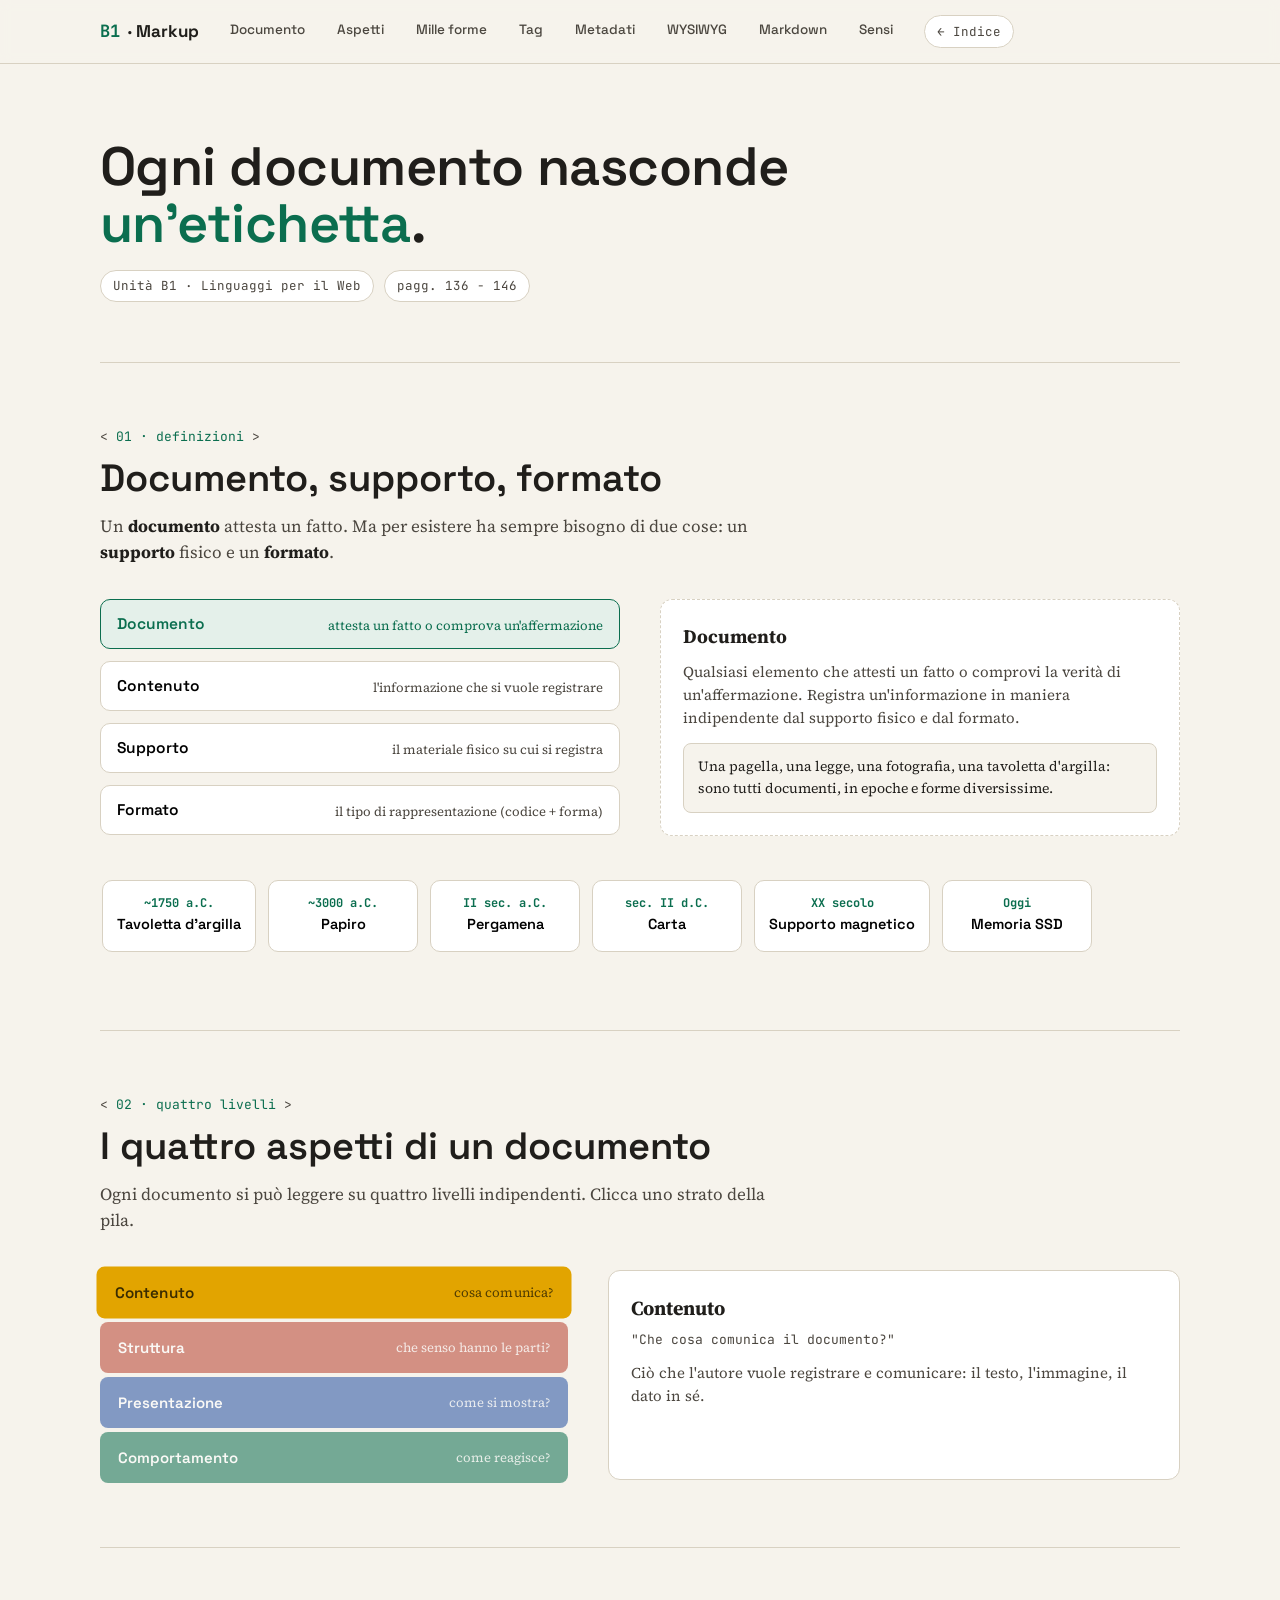
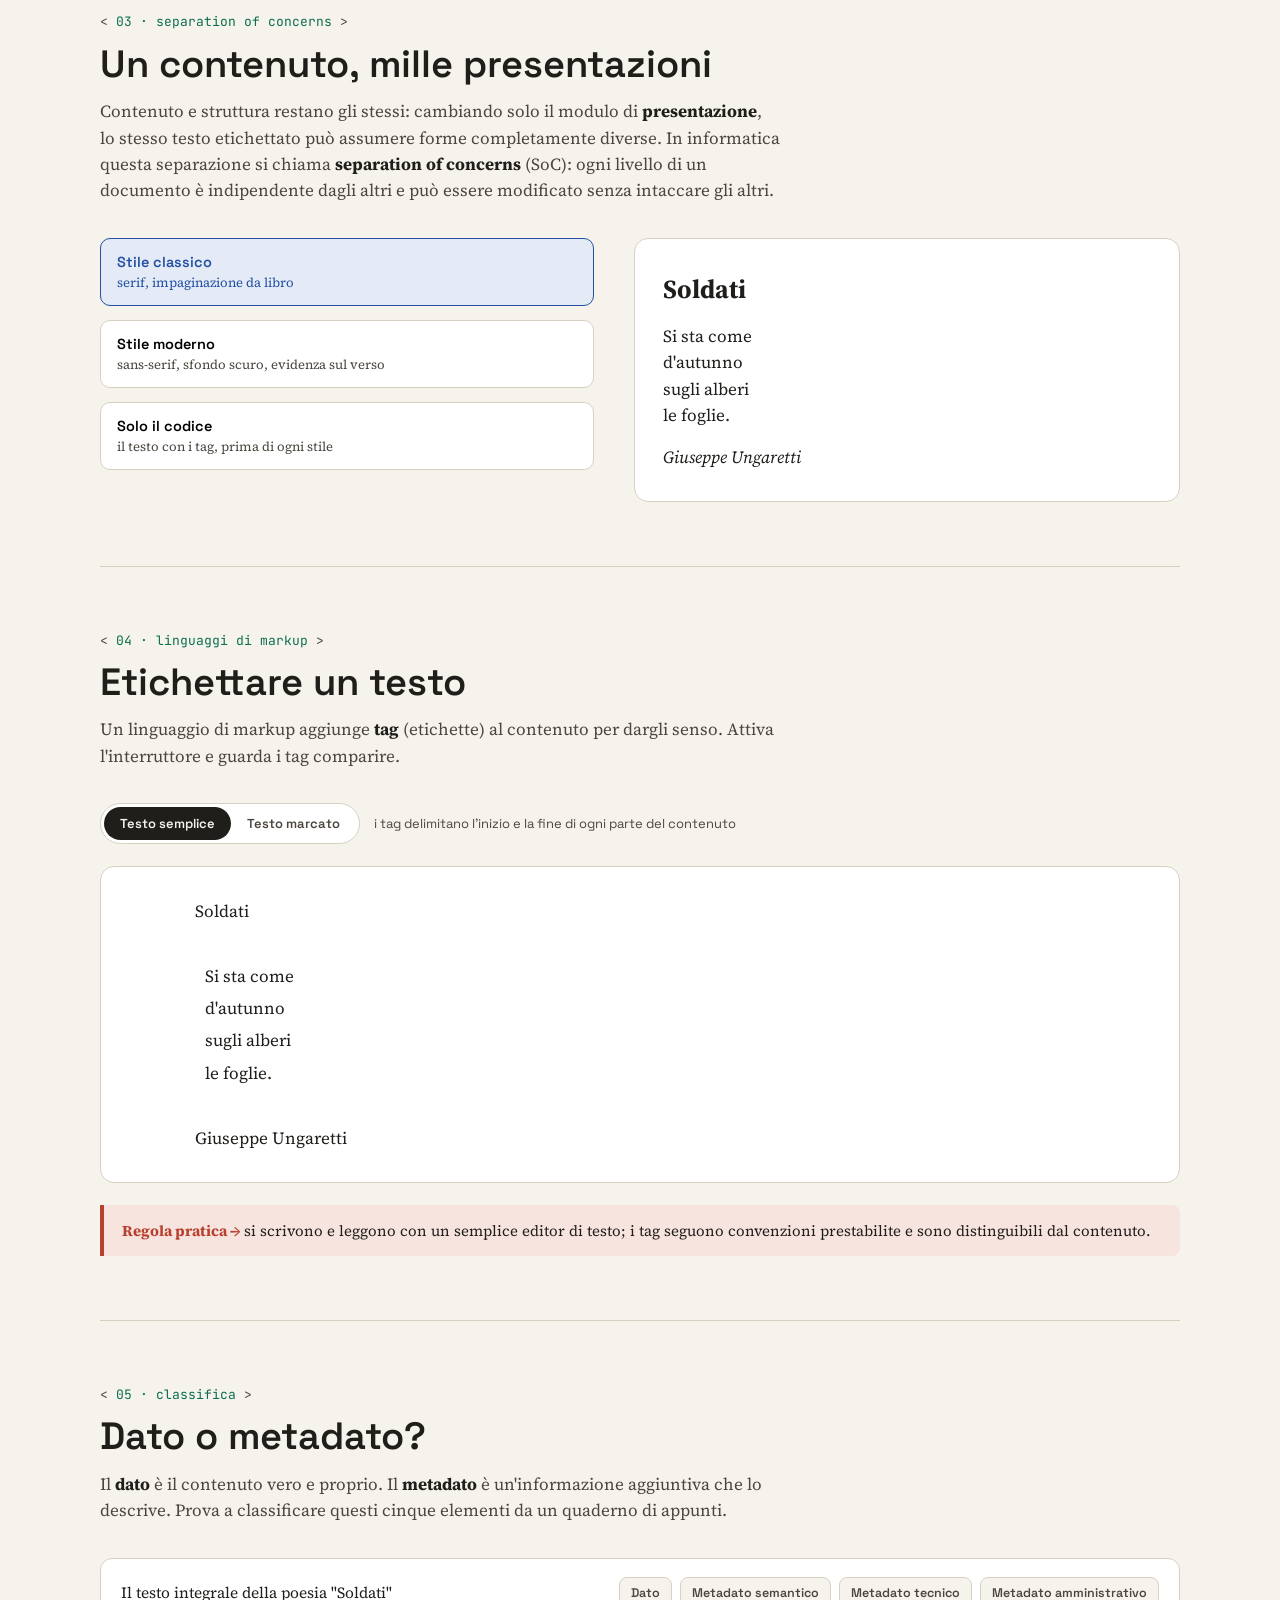
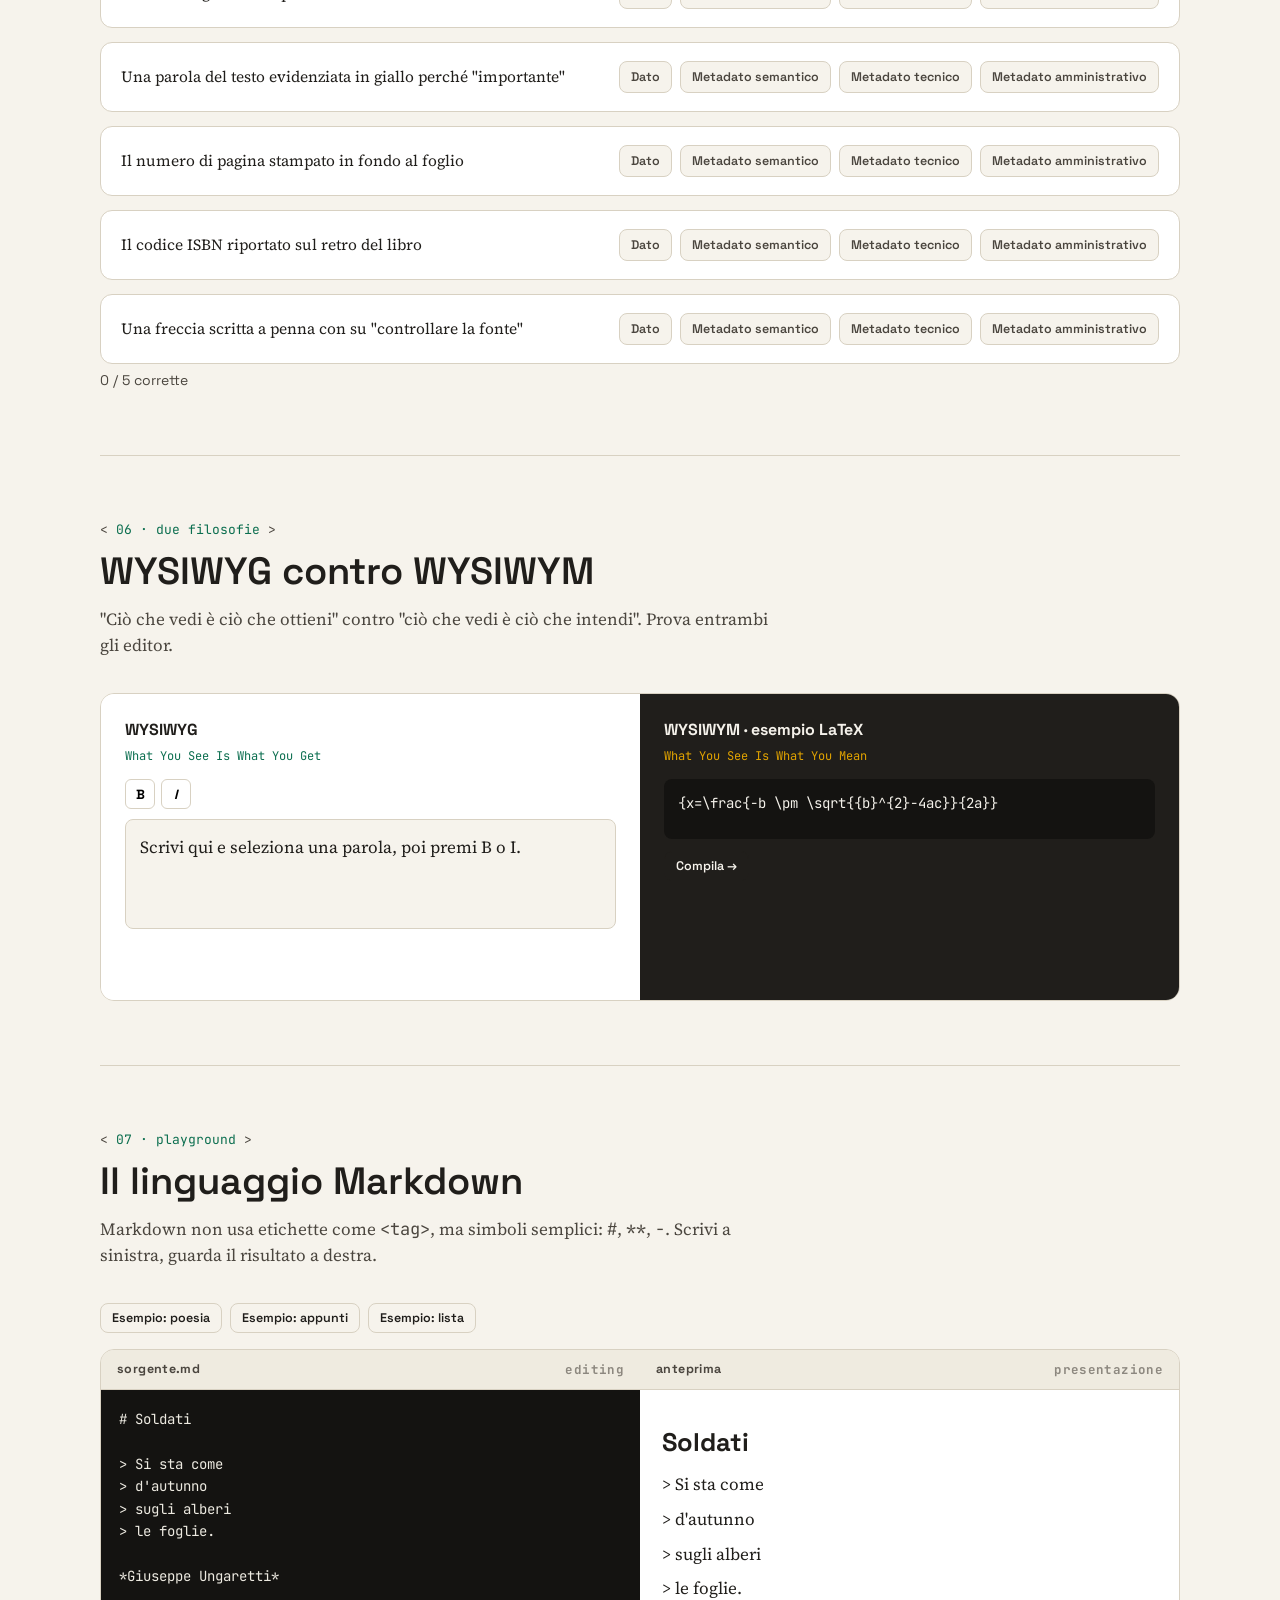
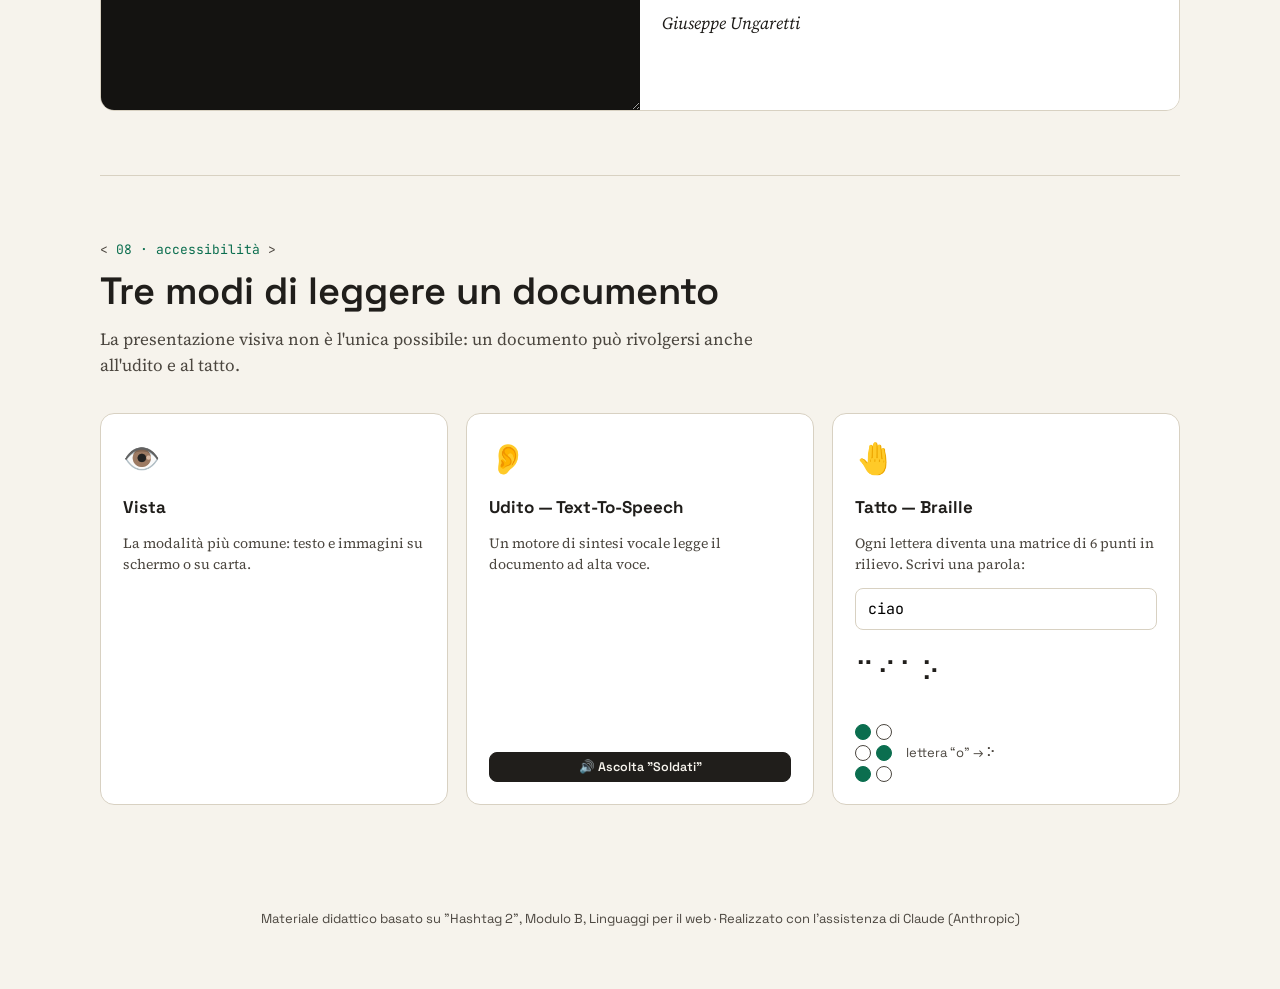
==== commit 2a8d8cdd: "sistemate definizioni" ====
--- a/01-documentiMarkup.html
+++ b/01-documentiMarkup.html
@@ -996,7 +996,9 @@
         <div class="kicker">03 · separation of concerns</div>
         <h2>Un contenuto, mille presentazioni</h2>
         <p class="lead">Contenuto e struttura restano gli stessi: cambiando solo il modulo di
-          <strong>presentazione</strong>, lo stesso testo etichettato può assumere forme completamente diverse.
+          <strong>presentazione</strong>, lo stesso testo etichettato può assumere forme completamente diverse. In
+          informatica questa separazione si chiama <strong>separation of concerns</strong> (SoC): ogni livello di un
+          documento è indipendente dagli altri e può essere modificato senza intaccare gli altri.
         </p>
       </div>
       <div class="stage">
--- a/style.css
+++ b/style.css
@@ -0,0 +1,493 @@
+/* =========================================================
+   STYLE.CSS — foglio di stile condiviso
+   Modulo B · Linguaggi per il Web
+   Usato da: index.html, 01-documentiMarkup.html, 02-Web.html, 03-UsoGitub.html
+   ========================================================= */
+
+:root {
+  --paper: #F6F3EC;
+  --paper-2: #EFEBE0;
+  --ink: #201E1B;
+  --ink-soft: #4B463F;
+  --line: #D8D1C2;
+  --line-soft: #E7E1D2;
+  --tag: #0B6E4F;
+  --tag-soft: #E4F0EA;
+  --amber: #E2A400;
+  --amber-soft: #FBF0CE;
+  --brick: #B7402F;
+  --brick-soft: #F7E4DF;
+  --blue: #2451A3;
+  --blue-soft: #E4EAF6;
+  --radius: 10px;
+  --serif: "Source Serif 4", Georgia, serif;
+  --sans: "Space Grotesk", "Helvetica Neue", Arial, sans-serif;
+  --mono: "JetBrains Mono", "Fira Code", ui-monospace, monospace;
+}
+
+* {
+  box-sizing: border-box
+}
+
+html {
+  scroll-behavior: smooth;
+  scroll-padding-top: 76px
+}
+
+@media (prefers-reduced-motion: reduce) {
+  html {
+    scroll-behavior: auto
+  }
+
+}
+
+body {
+  margin: 0;
+  background: var(--paper);
+  color: var(--ink);
+  font-family: var(--serif);
+  font-size: 17px;
+  line-height: 1.55;
+  -webkit-font-smoothing: antialiased;
+}
+
+::selection {
+  background: var(--amber-soft);
+  color: var(--ink)
+}
+
+a {
+  color: var(--tag)
+}
+
+a.home {
+  font-family: var(--mono);
+  font-size: 12.5px;
+  text-decoration: none;
+  color: var(--ink-soft);
+  border: 1px solid var(--line);
+  border-radius: 999px;
+  padding: 6px 12px;
+  white-space: nowrap;
+  background: #fff;
+}
+
+a.home:hover {
+  border-color: var(--tag);
+  color: var(--tag)
+}
+
+
+h1,
+h2,
+h3,
+.sans {
+  font-family: var(--sans)
+}
+
+code,
+.mono,
+.tagchip {
+  font-family: var(--mono)
+}
+
+img {
+  max-width: 100%
+}
+
+.skip-link {
+  position: absolute;
+  left: -999px;
+  top: 0;
+  background: var(--ink);
+  color: var(--paper);
+  padding: 10px 16px;
+  z-index: 200;
+}
+
+.skip-link:focus {
+  left: 8px;
+  top: 8px
+}
+
+:focus-visible {
+  outline: 3px solid var(--tag);
+  outline-offset: 2px
+}
+
+/* ---------- TOPBAR ---------- */
+header.top {
+  position: sticky;
+  top: 0;
+  z-index: 100;
+  background: rgba(246, 243, 236, .92);
+  backdrop-filter: blur(6px);
+  border-bottom: 1px solid var(--line);
+}
+
+.top-inner {
+  max-width: 1120px;
+  margin: 0 auto;
+  padding: 12px 20px;
+  display: flex;
+  align-items: center;
+  gap: 18px;
+}
+
+.brand {
+  font-family: var(--sans);
+  font-weight: 700;
+  font-size: 17px;
+  display: flex;
+  align-items: center;
+  gap: 8px;
+  white-space: nowrap;
+  color: var(--ink);
+  text-decoration: none;
+}
+
+.brand .brk {
+  color: var(--tag);
+  font-family: var(--mono)
+}
+
+nav.pillnav {
+  display: flex;
+  gap: 6px;
+  overflow-x: auto;
+  scrollbar-width: none;
+  padding-bottom: 2px
+}
+
+nav.pillnav::-webkit-scrollbar {
+  display: none
+}
+
+nav.pillnav a {
+  font-family: var(--sans);
+  font-size: 13.5px;
+  font-weight: 500;
+  text-decoration: none;
+  color: var(--ink-soft);
+  padding: 7px 12px;
+  border-radius: 999px;
+  white-space: nowrap;
+  border: 1px solid transparent;
+  transition: background .15s, color .15s, border-color .15s;
+}
+
+nav.pillnav a:hover {
+  background: var(--paper-2)
+}
+
+nav.pillnav a.active {
+  background: var(--ink);
+  color: var(--paper)
+}
+
+/* ---------- LAYOUT ---------- */
+main {
+  max-width: 1120px;
+  margin: 0 auto;
+  padding: 0 20px
+}
+
+section {
+  padding: 64px 0;
+  border-bottom: 1px solid var(--line);
+  position: relative
+}
+
+section:last-of-type {
+  border-bottom: none
+}
+
+.section-head {
+  max-width: 680px;
+  margin-bottom: 34px
+}
+
+.kicker {
+  font-family: var(--mono);
+  font-size: 13px;
+  color: var(--tag);
+  display: flex;
+  align-items: center;
+  gap: 8px;
+  margin-bottom: 10px;
+}
+
+.kicker::before {
+  content: "<";
+  color: var(--ink-soft)
+}
+
+.kicker::after {
+  content: ">";
+  color: var(--ink-soft)
+}
+
+h2 {
+  font-size: clamp(28px, 4vw, 38px);
+  margin: 0 0 12px;
+  line-height: 1.15;
+  font-weight: 600
+}
+
+.lead {
+  font-size: 17px;
+  color: var(--ink-soft);
+  margin: 0
+}
+
+.lead strong {
+  color: var(--ink)
+}
+
+/* ---------- HERO ---------- */
+.hero {
+  padding: 74px 0 60px;
+  position: relative
+}
+
+.hero-grid {
+  display: grid;
+  grid-template-columns: 3.15fr .85fr;
+  gap: 44px;
+  align-items: center
+}
+
+@media (max-width:860px) {
+  .hero-grid {
+    grid-template-columns: 1fr
+  }
+}
+
+.hero h1 {
+  font-size: clamp(34px, 5.4vw, 54px);
+  line-height: 1.06;
+  margin: 0 0 18px;
+  font-weight: 600;
+  letter-spacing: -.01em
+}
+
+.hero h1 .accent {
+  color: var(--tag)
+}
+
+.hero p.sub {
+  font-size: 18px;
+  color: var(--ink-soft);
+  max-width: 48ch;
+  margin: 0 0 26px
+}
+
+.hero .meta {
+  display: flex;
+  gap: 10px;
+  flex-wrap: wrap;
+  font-family: var(--mono);
+  font-size: 12.5px;
+  color: var(--ink-soft)
+}
+
+.hero .meta span {
+  border: 1px solid var(--line);
+  padding: 5px 12px;
+  border-radius: 999px;
+  background: #fff
+}
+
+.meta-pill {
+  display: inline-block;
+  font-family: var(--mono);
+  font-size: 12px;
+  color: var(--ink-soft);
+  border: 1px solid var(--line);
+  padding: 2px 10px;
+  border-radius: 999px;
+  background: #fff;
+  vertical-align: middle;
+  margin-left: 6px;
+}
+
+/* terminal / code preview box — riusabile per demo da riga di comando */
+.tagviz {
+  background: var(--ink);
+  border-radius: 16px;
+  padding: 26px 24px;
+  color: #F4F1EA;
+  font-family: var(--mono);
+  font-size: 14.5px;
+  box-shadow: 0 18px 40px -22px rgba(20, 18, 15, .55)
+}
+
+.tagviz .win {
+  display: flex;
+  gap: 6px;
+  margin-bottom: 16px
+}
+
+.tagviz .win i {
+  width: 10px;
+  height: 10px;
+  border-radius: 50%;
+  display: block;
+  background: #5b564c
+}
+
+.tagviz pre {
+  margin: 0;
+  white-space: pre-wrap;
+  line-height: 1.7
+}
+
+.tagviz .t {
+  color: #7FD4A8
+}
+
+.tagviz .a {
+  color: #E8C46A
+}
+
+.tagviz .s {
+  color: #F4F1EA
+}
+
+.tagviz .c {
+  color: #8FAEE0
+}
+
+/* ---------- CARD / PANEL BASICS ---------- */
+.card,
+.panel {
+  background: #fff;
+  border: 1px solid var(--line);
+  border-radius: var(--radius);
+  padding: 20px
+}
+
+.btn {
+  font-family: var(--sans);
+  font-weight: 600;
+  font-size: 14px;
+  cursor: pointer;
+  border: 1px solid var(--ink);
+  background: var(--ink);
+  color: var(--paper);
+  padding: 9px 16px;
+  border-radius: 8px;
+  transition: transform .12s, background .15s;
+}
+
+.btn:hover {
+  background: #3a352d
+}
+
+.btn:active {
+  transform: translateY(1px)
+}
+
+.btn.primary {
+  background: var(--tag);
+  border-color: var(--tag);
+  color: #fff
+}
+
+.btn.primary:hover {
+  background: #095A40
+}
+
+.btn.ghost {
+  background: transparent;
+  color: var(--ink);
+  border-color: var(--line)
+}
+
+.btn.ghost:hover {
+  border-color: var(--ink)
+}
+
+.btn.small {
+  padding: 6px 11px;
+  font-size: 12.5px
+}
+
+.btn[disabled] {
+  opacity: .45;
+  cursor: default
+}
+
+.pill-toggle {
+  display: inline-flex;
+  border: 1px solid var(--line);
+  border-radius: 999px;
+  padding: 3px;
+  background: #fff
+}
+
+.pill-toggle button {
+  font-family: var(--sans);
+  font-weight: 600;
+  font-size: 13px;
+  border: none;
+  background: transparent;
+  padding: 8px 16px;
+  border-radius: 999px;
+  cursor: pointer;
+  color: var(--ink-soft)
+}
+
+.pill-toggle button.active {
+  background: var(--ink);
+  color: var(--paper)
+}
+
+.tagchip {
+  display: inline-block;
+  font-size: 12.5px;
+  padding: 2px 7px;
+  border-radius: 5px;
+  background: var(--tag-soft);
+  color: var(--tag);
+  font-weight: 600;
+  border: 1px solid #cdeada
+}
+
+.note-callout {
+  border-left: 4px solid var(--brick);
+  background: var(--brick-soft);
+  padding: 14px 18px;
+  border-radius: 0 8px 8px 0;
+  font-size: 15px
+}
+
+.note-callout strong {
+  color: var(--brick)
+}
+
+.two-col-note {
+  display: grid;
+  grid-template-columns: 1fr 1fr;
+  gap: 16px;
+  margin-top: 20px
+}
+
+@media (max-width:700px) {
+  .two-col-note {
+    grid-template-columns: 1fr
+  }
+}
+
+/* ---------- FOOTER ---------- */
+footer {
+  padding: 40px 20px 60px;
+  text-align: center;
+  font-family: var(--sans);
+  font-size: 13px;
+  color: var(--ink-soft)
+}
+
+footer a {
+  color: var(--ink-soft)
+}
